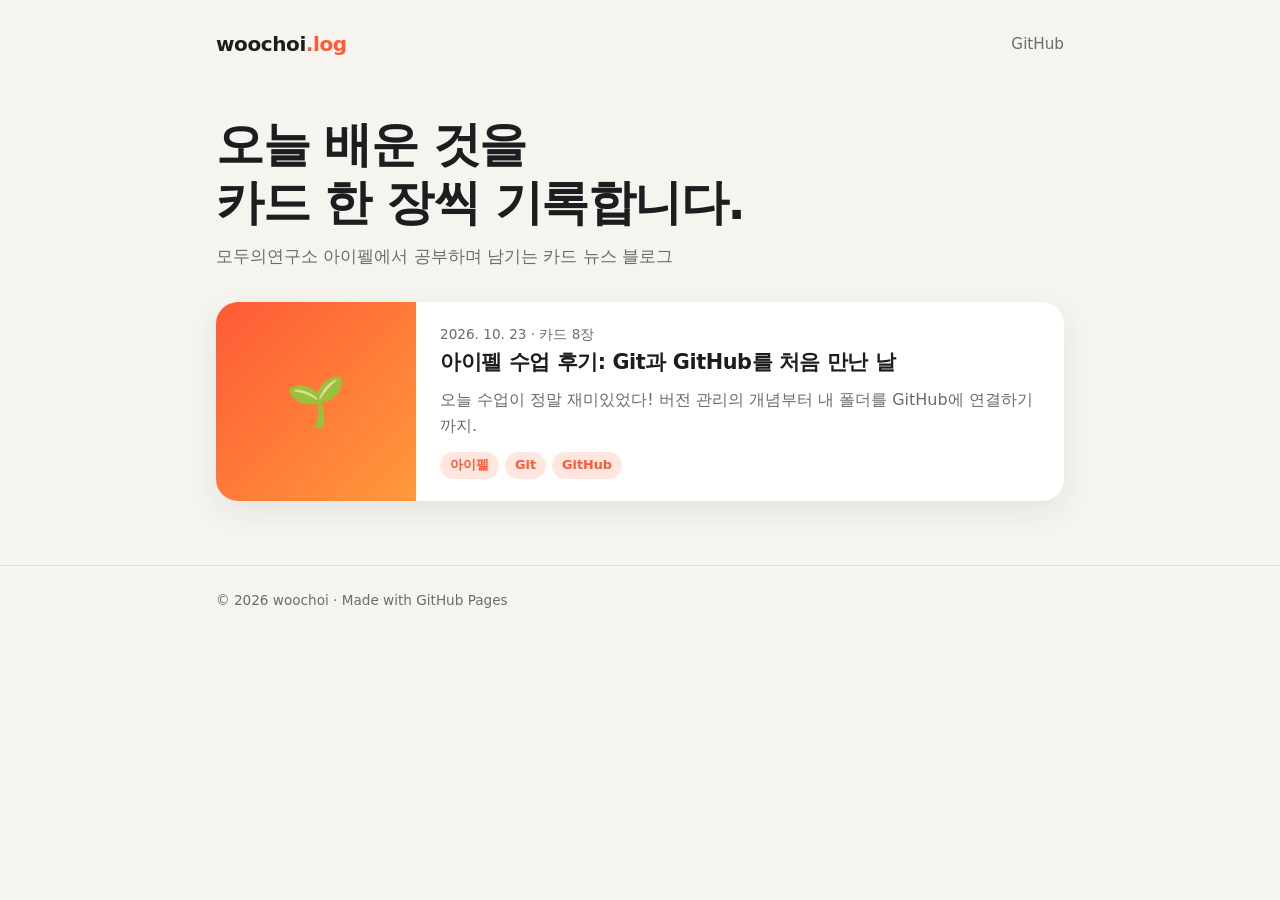
==== index.html @ 90b35cd2 "Add card-news blog with first post on Git and GitHub Co-Authored-By: Claude Opus 5.5 <noreply@anthro" ====
<!doctype html>
<html lang="ko">
<head>
  <meta charset="utf-8">
  <meta name="viewport" content="width=device-width, initial-scale=1">
  <title>woochoi.log</title>
  <meta name="description" content="배운 것을 카드 뉴스로 기록하는 블로그">
  <link rel="stylesheet" href="style.css">
</head>
<body>
  <header class="site-header">
    <div class="wrap">
      <a class="logo" href="./">woochoi<span>.log</span></a>
      <nav><a href="https://github.com/woochoi/my-blog">GitHub</a></nav>
    </div>
  </header>

  <main class="wrap">
    <section class="hero">
      <h1>오늘 배운 것을<br>카드 한 장씩 기록합니다.</h1>
      <p>모두의연구소 아이펠에서 공부하며 남기는 카드 뉴스 블로그</p>
    </section>

    <section class="post-list">
      <a class="post-card" href="posts/2026-10-23-git-github.html">
        <div class="post-thumb" aria-hidden="true">🌱</div>
        <div class="post-body">
          <p class="post-meta">2026. 10. 23 · 카드 8장</p>
          <h2>아이펠 수업 후기: Git과 GitHub를 처음 만난 날</h2>
          <p>오늘 수업이 정말 재미있었다! 버전 관리의 개념부터 내 폴더를 GitHub에 연결하기까지.</p>
          <div class="tags">
            <span class="tag">아이펠</span>
            <span class="tag">Git</span>
            <span class="tag">GitHub</span>
          </div>
        </div>
      </a>
    </section>
  </main>

  <footer class="site-footer">
    <div class="wrap">© 2026 woochoi · Made with GitHub Pages</div>
  </footer>
</body>
</html>
---- style.css ----
:root {
  --bg: #f6f4ef;
  --surface: #ffffff;
  --text: #1d1d1f;
  --muted: #6b6b70;
  --line: #e4e1d8;
  --accent: #ff5a36;
  --accent-soft: #ffe7e0;
  --ink: #16213e;
  --radius: 22px;
  --shadow: 0 10px 30px rgba(22, 33, 62, 0.08);
}

@media (prefers-color-scheme: dark) {
  :root {
    --bg: #121317;
    --surface: #1c1d23;
    --text: #f2f2f4;
    --muted: #a0a0aa;
    --line: #2c2d35;
    --accent: #ff7a5c;
    --accent-soft: #3a221c;
    --ink: #0b1020;
    --shadow: 0 10px 30px rgba(0, 0, 0, 0.35);
  }
}

* { box-sizing: border-box; }

body {
  margin: 0;
  background: var(--bg);
  color: var(--text);
  font-family: "Pretendard", "Apple SD Gothic Neo", "Noto Sans KR", system-ui, sans-serif;
  line-height: 1.6;
  -webkit-font-smoothing: antialiased;
}

a { color: inherit; }

.wrap { max-width: 880px; margin: 0 auto; padding: 0 16px; }

/* Header */
.site-header { padding: 28px 0 8px; }
.site-header .wrap { display: flex; align-items: center; justify-content: space-between; }
.logo { font-weight: 800; font-size: 1.25rem; text-decoration: none; letter-spacing: -0.02em; }
.logo span { color: var(--accent); }
.site-header nav a { color: var(--muted); text-decoration: none; font-size: 0.95rem; }

/* Home */
.hero { padding: 48px 0 32px; }
.hero h1 { font-size: clamp(2rem, 6vw, 3rem); line-height: 1.2; margin: 0 0 12px; letter-spacing: -0.03em; }
.hero p { color: var(--muted); margin: 0; font-size: 1.05rem; }

.post-list { display: grid; gap: 20px; padding-bottom: 64px; }
.post-card {
  display: grid;
  grid-template-columns: 200px 1fr;
  background: var(--surface);
  border-radius: var(--radius);
  box-shadow: var(--shadow);
  overflow: hidden;
  text-decoration: none;
  transition: transform 0.2s ease;
}
.post-card:hover { transform: translateY(-3px); }
.post-thumb {
  background: linear-gradient(135deg, #ff5a36, #ff9a3c);
  color: #fff;
  display: flex; align-items: center; justify-content: center;
  font-size: 3rem; min-height: 180px;
}
.post-body { padding: 22px 24px; }
.post-meta { color: var(--muted); font-size: 0.85rem; margin: 0 0 6px; }
.post-body h2 { margin: 0 0 8px; font-size: 1.3rem; letter-spacing: -0.02em; }
.post-body p { margin: 0; color: var(--muted); }
.tags { display: flex; flex-wrap: wrap; gap: 6px; margin-top: 14px; }
.tag { background: var(--accent-soft); color: var(--accent); font-size: 0.8rem; font-weight: 600; padding: 3px 10px; border-radius: 999px; }

@media (max-width: 600px) {
  .post-card { grid-template-columns: 1fr; }
  .post-thumb { min-height: 140px; }
}

/* Post / card news */
.post-head { padding: 24px 0 20px; max-width: 560px; margin: 0 auto; }
.post-head h1 { font-size: clamp(1.6rem, 5vw, 2.3rem); margin: 4px 0 0; letter-spacing: -0.03em; line-height: 1.25; }

.deck { position: relative; max-width: 560px; margin: 0 auto; }
.slides {
  display: flex;
  gap: 16px;
  overflow-x: auto;
  scroll-snap-type: x mandatory;
  scroll-behavior: smooth;
  scrollbar-width: none;
  padding-bottom: 4px;
}
.slides::-webkit-scrollbar { display: none; }

.slide {
  flex: 0 0 100%;
  scroll-snap-align: center;
  aspect-ratio: 1 / 1;
  border-radius: var(--radius);
  box-shadow: var(--shadow);
  padding: clamp(24px, 6vw, 56px);
  display: flex;
  flex-direction: column;
  justify-content: center;
  position: relative;
  overflow: hidden;
  background: var(--surface);
}
.slide .num {
  position: absolute; top: clamp(18px, 4vw, 32px); left: clamp(24px, 6vw, 56px);
  font-size: 0.85rem; font-weight: 700; color: var(--muted); letter-spacing: 0.05em;
}
.slide .kicker { color: var(--accent); font-weight: 700; font-size: clamp(0.9rem, 2.4vw, 1.05rem); margin: 0 0 10px; }
.slide h2 { font-size: clamp(1.4rem, 5.5vw, 2.1rem); line-height: 1.25; margin: 0 0 18px; letter-spacing: -0.03em; }
.slide p { font-size: clamp(0.95rem, 2.8vw, 1.05rem); margin: 0 0 10px; color: var(--muted); }
.slide .emoji { font-size: clamp(3rem, 10vw, 5rem); margin-bottom: 12px; line-height: 1; }

.slide.cover { background: linear-gradient(140deg, #ff5a36 0%, #ff9a3c 100%); color: #fff; }
.slide.cover p, .slide.cover .num { color: rgba(255, 255, 255, 0.85); }
.slide.cover .kicker { color: #fff; opacity: 0.9; }
.slide.cover h2 { font-size: clamp(1.8rem, 7vw, 2.8rem); }

.slide.dark { background: var(--ink); color: #f2f2f4; }
.slide.dark p, .slide.dark .num { color: #b9bfd0; }
.slide.dark .kicker { color: #ff9a7f; }

.slide.end { background: linear-gradient(140deg, #16213e 0%, #3a2d6b 100%); color: #fff; text-align: center; align-items: center; }
.slide.end p, .slide.end .num { color: #cfd3e6; }

.cmd-list { list-style: none; padding: 0; margin: 6px 0 0; display: grid; gap: 10px; }
.cmd-list li { display: flex; gap: 14px; align-items: baseline; font-size: clamp(0.95rem, 2.6vw, 1.1rem); }
.cmd-list code {
  font-family: "SF Mono", "JetBrains Mono", Menlo, monospace;
  background: rgba(255, 255, 255, 0.08);
  color: #ffb4a2;
  padding: 3px 10px; border-radius: 8px; white-space: nowrap; font-size: 0.92em;
}
.cmd-list span { color: #b9bfd0; }

.flow { display: flex; flex-wrap: wrap; align-items: center; gap: 8px; margin-top: 8px; }
.flow .step { background: var(--accent-soft); color: var(--accent); font-weight: 700; padding: 8px 14px; border-radius: 12px; font-size: clamp(0.9rem, 2.6vw, 1.05rem); }
.flow .arrow { color: var(--muted); }

.compare { display: grid; grid-template-columns: 1fr 1fr; gap: 12px; margin-top: 8px; }
.compare div { background: var(--bg); border-radius: 16px; padding: 16px; }
.compare strong { display: block; font-size: clamp(1.1rem, 3.4vw, 1.4rem); margin-bottom: 4px; }
.compare small { color: var(--muted); font-size: clamp(0.85rem, 2.4vw, 1rem); }

.controls { display: flex; align-items: center; justify-content: center; gap: 16px; margin: 18px 0 8px; }
.controls button {
  width: 44px; height: 44px; border-radius: 50%; border: 1px solid var(--line);
  background: var(--surface); color: var(--text); font-size: 1.1rem; cursor: pointer;
}
.controls button:disabled { opacity: 0.35; cursor: default; }
.dots { display: flex; gap: 6px; }
.dots button { width: 8px; height: 8px; padding: 0; border: 0; border-radius: 999px; background: var(--line); cursor: pointer; transition: width 0.2s ease, background 0.2s ease; }
.dots button.active { width: 22px; background: var(--accent); }

.hint { text-align: center; color: var(--muted); font-size: 0.85rem; margin: 0 0 48px; }

.back { display: block; max-width: 560px; margin-left: auto !important; margin-right: auto !important; margin: 0 0 64px; color: var(--muted); text-decoration: none; }
.back:hover { color: var(--accent); }

.site-footer { border-top: 1px solid var(--line); padding: 24px 0 40px; color: var(--muted); font-size: 0.85rem; }
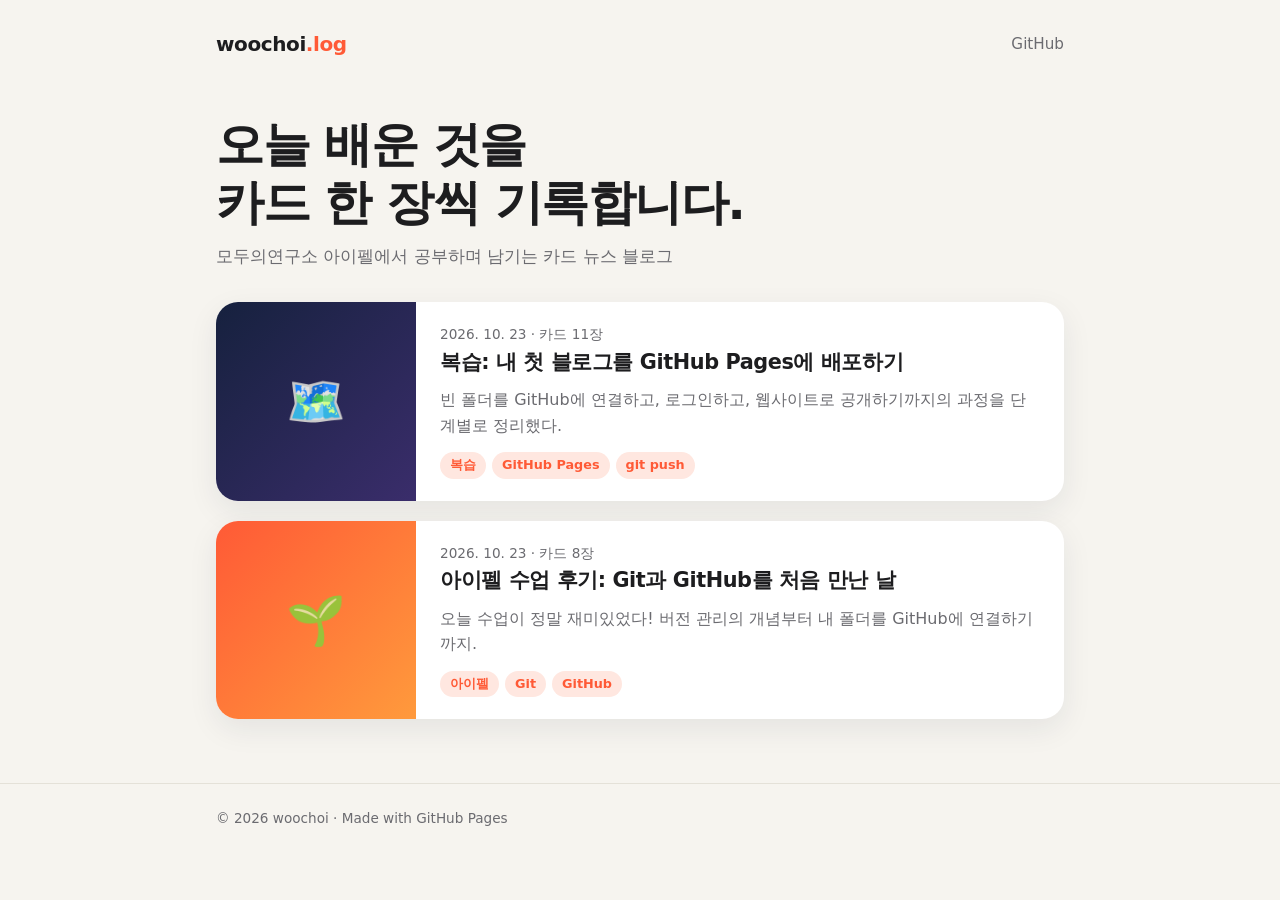
==== commit 4f21b681: "Add review post on deploying the first blog to GitHub Pages Move card navigation script into shared " ====
--- a/index.html
+++ b/index.html
@@ -22,6 +22,19 @@
     </section>
 
     <section class="post-list">
+      <a class="post-card" href="posts/2026-10-23-first-blog-deploy.html">
+        <div class="post-thumb" style="background: linear-gradient(135deg, #16213e, #3a2d6b)" aria-hidden="true">🗺️</div>
+        <div class="post-body">
+          <p class="post-meta">2026. 10. 23 · 카드 11장</p>
+          <h2>복습: 내 첫 블로그를 GitHub Pages에 배포하기</h2>
+          <p>빈 폴더를 GitHub에 연결하고, 로그인하고, 웹사이트로 공개하기까지의 과정을 단계별로 정리했다.</p>
+          <div class="tags">
+            <span class="tag">복습</span>
+            <span class="tag">GitHub Pages</span>
+            <span class="tag">git push</span>
+          </div>
+        </div>
+      </a>
       <a class="post-card" href="posts/2026-10-23-git-github.html">
         <div class="post-thumb" aria-hidden="true">🌱</div>
         <div class="post-body">
--- a/style.css
+++ b/style.css
@@ -112,6 +112,9 @@
   overflow: hidden;
   background: var(--surface);
 }
+@media (max-width: 600px) {
+  .slide { aspect-ratio: auto; min-height: calc(100vw - 32px); padding-top: 56px; padding-bottom: 32px; }
+}
 .slide .num {
   position: absolute; top: clamp(18px, 4vw, 32px); left: clamp(24px, 6vw, 56px);
   font-size: 0.85rem; font-weight: 700; color: var(--muted); letter-spacing: 0.05em;
@@ -134,12 +137,12 @@
 .slide.end p, .slide.end .num { color: #cfd3e6; }
 
 .cmd-list { list-style: none; padding: 0; margin: 6px 0 0; display: grid; gap: 10px; }
-.cmd-list li { display: flex; gap: 14px; align-items: baseline; font-size: clamp(0.95rem, 2.6vw, 1.1rem); }
+.cmd-list li { display: flex; flex-wrap: wrap; column-gap: 14px; row-gap: 4px; align-items: baseline; font-size: clamp(0.95rem, 2.6vw, 1.1rem); }
 .cmd-list code {
   font-family: "SF Mono", "JetBrains Mono", Menlo, monospace;
   background: rgba(255, 255, 255, 0.08);
   color: #ffb4a2;
-  padding: 3px 10px; border-radius: 8px; white-space: nowrap; font-size: 0.92em;
+  padding: 3px 10px; border-radius: 8px; overflow-wrap: anywhere; min-width: 0; max-width: 100%; font-size: 0.92em;
 }
 .cmd-list span { color: #b9bfd0; }
 
